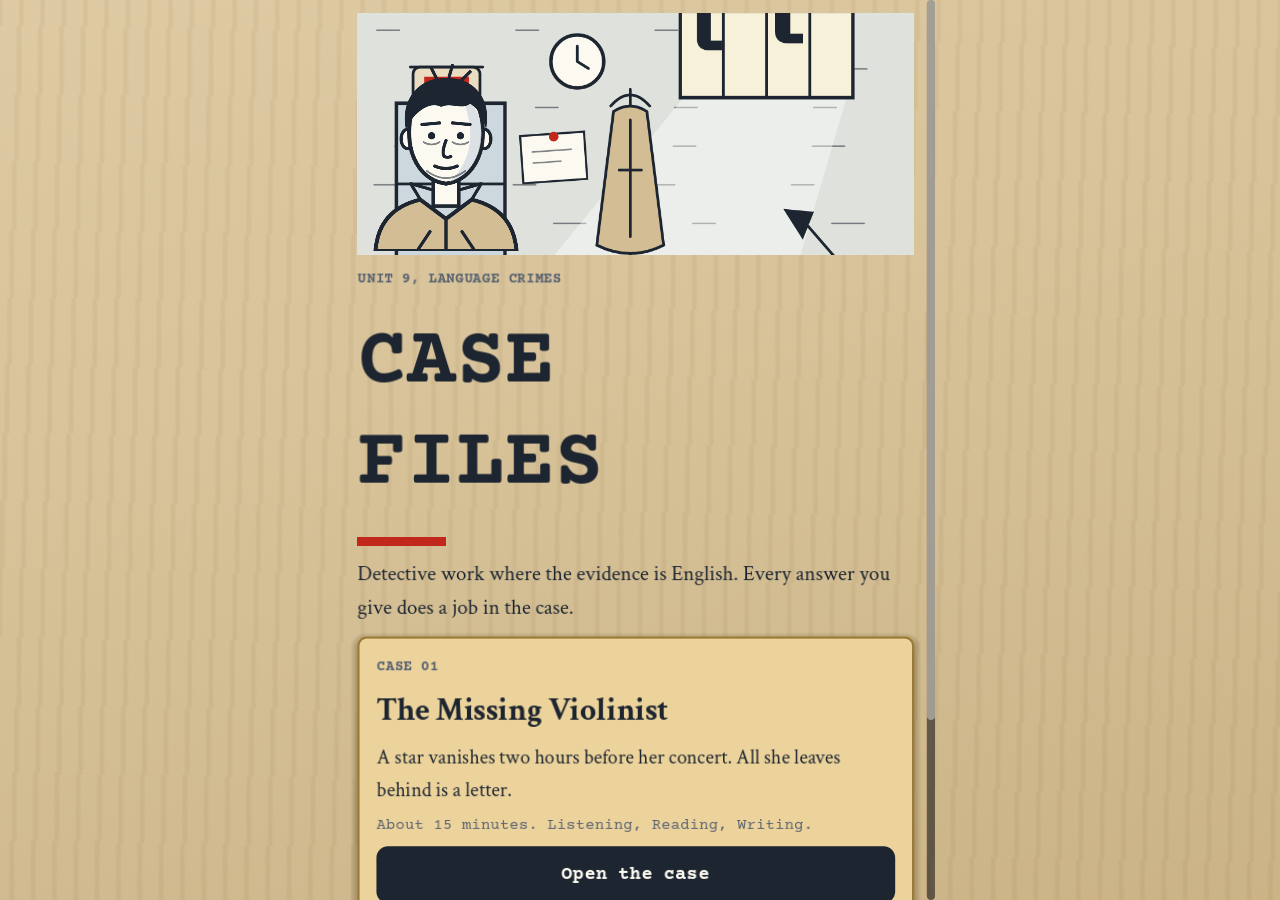
==== index.html @ 780acd4f "Adapt the game to the WeChat Mini Game host - Mini game mode: when MiniGameSDK reports a mini game h" ====
<!DOCTYPE html>
<html lang="en">
	<head>
		<meta charset="utf-8">
		<meta name="viewport" content="width=device-width, user-scalable=no, initial-scale=1.0">
		<title>Case Files</title>
		<style>
html, body, #canvas {
	margin: 0;
	padding: 0;
	border: 0;
}

body {
	color: white;
	background-color: black;
	overflow: hidden;
	touch-action: none;
}

#canvas {
	display: block;
}

#canvas:focus {
	outline: none;
}

#status, #status-splash, #status-progress {
	position: absolute;
	left: 0;
	right: 0;
}

#status, #status-splash {
	top: 0;
	bottom: 0;
}

#status {
	background-color: #d8c39a;
	display: flex;
	flex-direction: column;
	justify-content: center;
	align-items: center;
	visibility: hidden;
}

#status-splash {
	max-height: 100%;
	max-width: 100%;
	margin: auto;
}

#status-splash.show-image--false {
	display: none;
}

#status-splash.fullsize--true {
	height: 100%;
	width: 100%;
	object-fit: contain;
}

#status-splash.use-filter--false {
	image-rendering: pixelated;
}

#status-progress, #status-notice {
	display: none;
}

#status-progress {
	bottom: 10%;
	width: 50%;
	margin: 0 auto;
}

#status-notice {
	background-color: #5b3943;
	border-radius: 0.5rem;
	border: 1px solid #9b3943;
	color: #e0e0e0;
	font-family: 'Noto Sans', 'Droid Sans', Arial, sans-serif;
	line-height: 1.3;
	margin: 0 2rem;
	overflow: hidden;
	padding: 1rem;
	text-align: center;
	z-index: 1;
}
		</style>
		<link id="-gd-engine-icon" rel="icon" type="image/png" href="index.icon.png" />
<link rel="apple-touch-icon" href="index.apple-touch-icon.png"/>
<meta name="theme-color" content="#d8c39a">
<style>
  @font-face { font-family: "CF Hand"; src: url("godot/assets/fonts/Kalam-Regular.ttf"); font-display: swap; }
  html, body { background: #d8c39a; overscroll-behavior: none; }
  /* Real text boxes laid over the canvas, so the phone keyboard opens the normal way. */
  .cf-input { position: fixed; z-index: 5; box-sizing: border-box; margin: 0; padding: 0 4px; border: 0; border-radius: 0; outline: none;
    background: transparent; color: #23447c; font-family: "CF Hand", "Bradley Hand", "Segoe Print", cursive; -webkit-appearance: none; appearance: none; }
  .cf-input:focus { background: rgba(255, 255, 255, .75); }
  .cf-input.caps { text-transform: uppercase; font-family: "Courier New", monospace; font-weight: 700; color: #1c2530; }
</style>
<script>
/* Bridge between the Godot game and the browser: speech for calls, typed answers, clipboard. */
(function () {
  'use strict';
  var synth = window.speechSynthesis, hasSpeech = !!(synth && window.SpeechSynthesisUtterance), voices = [], keep = [];
  function loadVoices() { try { voices = synth.getVoices() || []; } catch (e) {} }
  if (hasSpeech) { loadVoices(); if (synth.addEventListener) synth.addEventListener('voiceschanged', loadVoices); }
  // Phones only allow speech that was first started inside a tap, so unlock it on the first touch.
  var unlocked = false;
  function unlock() {
    if (unlocked || !hasSpeech) return; unlocked = true;
    try { var u = new SpeechSynthesisUtterance(' '); u.volume = 0; synth.speak(u); } catch (e) {}
  }
  window.addEventListener('pointerdown', unlock, true); window.addEventListener('touchend', unlock, true);

  function pick(prefer) {
    var gb = voices.filter(function (v) { return /^en[-_]GB/i.test(v.lang); });
    var pool = gb.length ? gb : voices.filter(function (v) { return /^en/i.test(v.lang); });
    if (!pool.length) return null;
    var fem = /female|kate|serena|martha|hazel|susan|libby|sonia|maisie|stephanie|fiona|moira|amy|emma/i;
    var mal = /\bmale|daniel|arthur|george|oliver|ryan|thomas|malcolm|gordon|brian/i;
    var want = prefer === 'male' ? pool.filter(function (v) { return mal.test(v.name) && !/female/i.test(v.name); }) : pool.filter(function (v) { return fem.test(v.name); });
    if (want.length) return want[0];
    return prefer === 'male' && pool.length > 1 ? pool[1] : pool[0];
  }

  window.cfSpeech = {
    state: 'idle', line: 0,
    /** Speaks the lines in order with a British voice. state ends as "done" (audio played) or "fail" (no voice). */
    speak: function (json) {
      var o = JSON.parse(json), self = this, lines = o.lines, done = false, started = false, t0 = Date.now(), w1, w2;
      var chars = lines.join(' ').length;
      self.state = 'playing'; self.line = 0;
      function finish(ok) { if (done) return; done = true; clearTimeout(w1); clearTimeout(w2); keep = []; self.state = ok ? 'done' : 'fail'; }
      if (!hasSpeech) { finish(false); return; }
      try {
        if (synth.speaking || synth.pending) synth.cancel();
        if (synth.paused) synth.resume();
        var voice = pick(o.prefer);
        keep = lines.map(function (text, i) {
          var u = new SpeechSynthesisUtterance(text);
          u.lang = 'en-GB'; if (voice) u.voice = voice; u.rate = o.rate || 0.95; u.pitch = o.pitch || 1;
          u.onstart = function () { started = true; self.line = i; };
          u.onerror = function (e) { if (e.error === 'interrupted' || e.error === 'canceled') finish(started); else finish(false); };
          if (i === lines.length - 1) u.onend = function () { finish(Date.now() - t0 > Math.min(1500, chars * 8)); };
          return u;
        });
        keep.forEach(function (u) { synth.speak(u); });
      } catch (e) { finish(false); return; }
      w1 = setTimeout(function () { if (!started) { try { synth.cancel(); } catch (e) {} finish(false); } }, 5000);
      w2 = setTimeout(function () { finish(true); }, chars * 120 + 15000);
    },
    stop: function () { try { if (hasSpeech) synth.cancel(); } catch (e) {} this.state = 'idle'; }
  };

  var inputs = {};
  window.cfInput = {
    /** Places one text box per field over the canvas. Rects are fractions of the canvas. Returns the current values. */
    sync: function (json) {
      var list = JSON.parse(json), canvas = document.getElementById('canvas') || document.querySelector('canvas');
      var r = canvas.getBoundingClientRect(), seen = {}, out = {};
      list.forEach(function (f) {
        var el = inputs[f.id];
        if (!el) {
          el = document.createElement('input');
          el.type = 'text'; el.className = 'cf-input' + (f.caps ? ' caps' : ''); el.id = 'cf-' + f.id;
          el.autocomplete = 'off'; el.spellcheck = false; el.setAttribute('autocapitalize', f.caps ? 'characters' : 'off'); el.setAttribute('autocorrect', 'off');
          el.setAttribute('aria-label', f.label || f.id); el.setAttribute('enterkeyhint', 'done');
          el.value = f.value || '';
          el.addEventListener('keydown', function (e) { if (e.key === 'Enter') el.blur(); e.stopPropagation(); });
          ['keyup', 'keypress', 'pointerdown', 'mousedown', 'touchstart'].forEach(function (t) { el.addEventListener(t, function (e) { e.stopPropagation(); }); });
          document.body.appendChild(el); inputs[f.id] = el;
        }
        el.style.left = (r.left + f.x * r.width) + 'px'; el.style.top = (r.top + f.y * r.height) + 'px';
        el.style.width = (f.w * r.width) + 'px'; el.style.height = (f.h * r.height) + 'px';
        el.style.fontSize = (f.size * r.height) + 'px';
        el.style.display = f.show ? '' : 'none';
        el.disabled = !!f.locked;
        if (f.force != null && el.value !== f.force) el.value = f.force;
        seen[f.id] = true; out[f.id] = el.value;
      });
      Object.keys(inputs).forEach(function (id) { if (!seen[id]) { inputs[id].remove(); delete inputs[id]; } });
      return JSON.stringify(out);
    }
  };

  window.cfCopy = function (text) { try { navigator.clipboard.writeText(text); return true; } catch (e) { return false; } };
  window.cfTestMode = /[?&]cftest/.test(location.search);
})();
</script>

	</head>
	<body>
		<canvas id="canvas">
			Your browser does not support the canvas tag.
		</canvas>

		<noscript>
			Your browser does not support JavaScript.
		</noscript>

		<div id="status">
			<img id="status-splash" class="show-image--false fullsize--true use-filter--true" src="index.png" alt="">
			<progress id="status-progress"></progress>
			<div id="status-notice"></div>
		</div>

		<script src="index.js"></script>
		<script>
const GODOT_CONFIG = {"args":[],"canvasResizePolicy":2,"emscriptenPoolSize":8,"ensureCrossOriginIsolationHeaders":true,"executable":"index","experimentalVK":false,"fileSizes":{"index.pck":3002644,"index.wasm":37685705},"focusCanvas":true,"gdextensionLibs":[],"godotPoolSize":4};
const GODOT_THREADS_ENABLED = false;
const engine = new Engine(GODOT_CONFIG);

(function () {
	const statusOverlay = document.getElementById('status');
	const statusProgress = document.getElementById('status-progress');
	const statusNotice = document.getElementById('status-notice');

	let initializing = true;
	let statusMode = '';

	function setStatusMode(mode) {
		if (statusMode === mode || !initializing) {
			return;
		}
		if (mode === 'hidden') {
			statusOverlay.remove();
			initializing = false;
			return;
		}
		statusOverlay.style.visibility = 'visible';
		statusProgress.style.display = mode === 'progress' ? 'block' : 'none';
		statusNotice.style.display = mode === 'notice' ? 'block' : 'none';
		statusMode = mode;
	}

	function setStatusNotice(text) {
		while (statusNotice.lastChild) {
			statusNotice.removeChild(statusNotice.lastChild);
		}
		const lines = text.split('\n');
		lines.forEach((line) => {
			statusNotice.appendChild(document.createTextNode(line));
			statusNotice.appendChild(document.createElement('br'));
		});
	}

	function displayFailureNotice(err) {
		console.error(err);
		if (err instanceof Error) {
			setStatusNotice(err.message);
		} else if (typeof err === 'string') {
			setStatusNotice(err);
		} else {
			setStatusNotice('An unknown error occurred.');
		}
		setStatusMode('notice');
		initializing = false;
	}

	const missing = Engine.getMissingFeatures({
		threads: GODOT_THREADS_ENABLED,
	});

	if (missing.length !== 0) {
		if (GODOT_CONFIG['serviceWorker'] && GODOT_CONFIG['ensureCrossOriginIsolationHeaders'] && 'serviceWorker' in navigator) {
			let serviceWorkerRegistrationPromise;
			try {
				serviceWorkerRegistrationPromise = navigator.serviceWorker.getRegistration();
			} catch (err) {
				serviceWorkerRegistrationPromise = Promise.reject(new Error('Service worker registration failed.'));
			}
			// There's a chance that installing the service worker would fix the issue
			Promise.race([
				serviceWorkerRegistrationPromise.then((registration) => {
					if (registration != null) {
						return Promise.reject(new Error('Service worker already exists.'));
					}
					return registration;
				}).then(() => engine.installServiceWorker()),
				// For some reason, `getRegistration()` can stall
				new Promise((resolve) => {
					setTimeout(() => resolve(), 2000);
				}),
			]).then(() => {
				// Reload if there was no error.
				window.location.reload();
			}).catch((err) => {
				console.error('Error while registering service worker:', err);
			});
		} else {
			// Display the message as usual
			const missingMsg = 'Error\nThe following features required to run Godot projects on the Web are missing:\n';
			displayFailureNotice(missingMsg + missing.join('\n'));
		}
	} else {
		setStatusMode('progress');
		engine.startGame({
			'onProgress': function (current, total) {
				if (current > 0 && total > 0) {
					statusProgress.value = current;
					statusProgress.max = total;
				} else {
					statusProgress.removeAttribute('value');
					statusProgress.removeAttribute('max');
				}
			},
		}).then(() => {
			setStatusMode('hidden');
		}, displayFailureNotice);
	}
}());
		</script>
	</body>
</html>
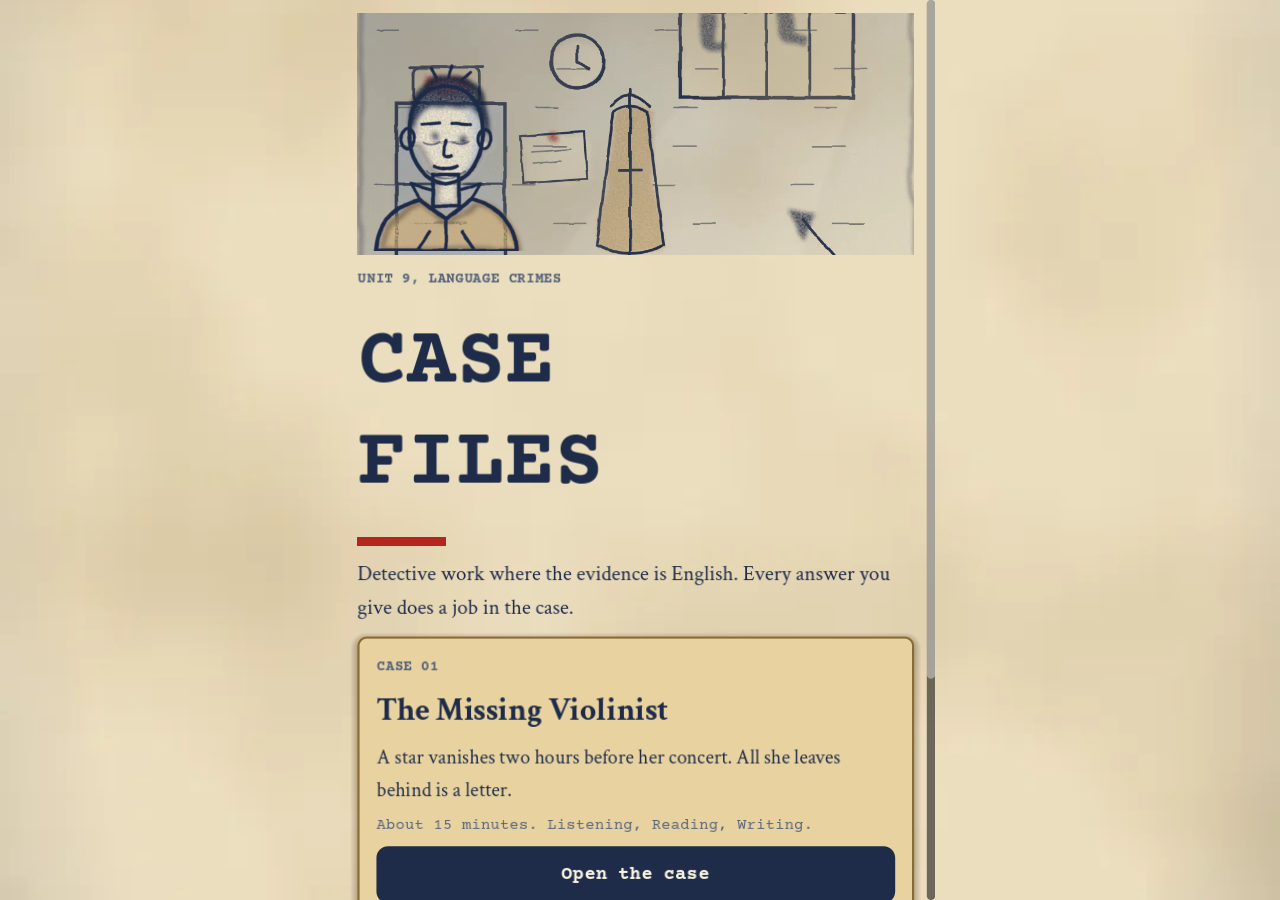
==== commit 0107e32b: "Feel and visuals pass: ink and watercolour, staging, feedback, tension Art direction (tools/make_ass" ====
--- a/index.html
+++ b/index.html
@@ -38,7 +38,7 @@
 }
 
 #status {
-	background-color: #d8c39a;
+	background-color: #f1e4c6;
 	display: flex;
 	flex-direction: column;
 	justify-content: center;
@@ -204,14 +204,14 @@
 		</noscript>
 
 		<div id="status">
-			<img id="status-splash" class="show-image--false fullsize--true use-filter--true" src="index.png" alt="">
+			<img id="status-splash" class="show-image--true fullsize--false use-filter--true" src="index.png" alt="">
 			<progress id="status-progress"></progress>
 			<div id="status-notice"></div>
 		</div>
 
 		<script src="index.js"></script>
 		<script>
-const GODOT_CONFIG = {"args":[],"canvasResizePolicy":2,"emscriptenPoolSize":8,"ensureCrossOriginIsolationHeaders":true,"executable":"index","experimentalVK":false,"fileSizes":{"index.pck":3002644,"index.wasm":37685705},"focusCanvas":true,"gdextensionLibs":[],"godotPoolSize":4};
+const GODOT_CONFIG = {"args":[],"canvasResizePolicy":2,"emscriptenPoolSize":8,"ensureCrossOriginIsolationHeaders":true,"executable":"index","experimentalVK":false,"fileSizes":{"index.pck":4189980,"index.wasm":37685705},"focusCanvas":true,"gdextensionLibs":[],"godotPoolSize":4};
 const GODOT_THREADS_ENABLED = false;
 const engine = new Engine(GODOT_CONFIG);
 
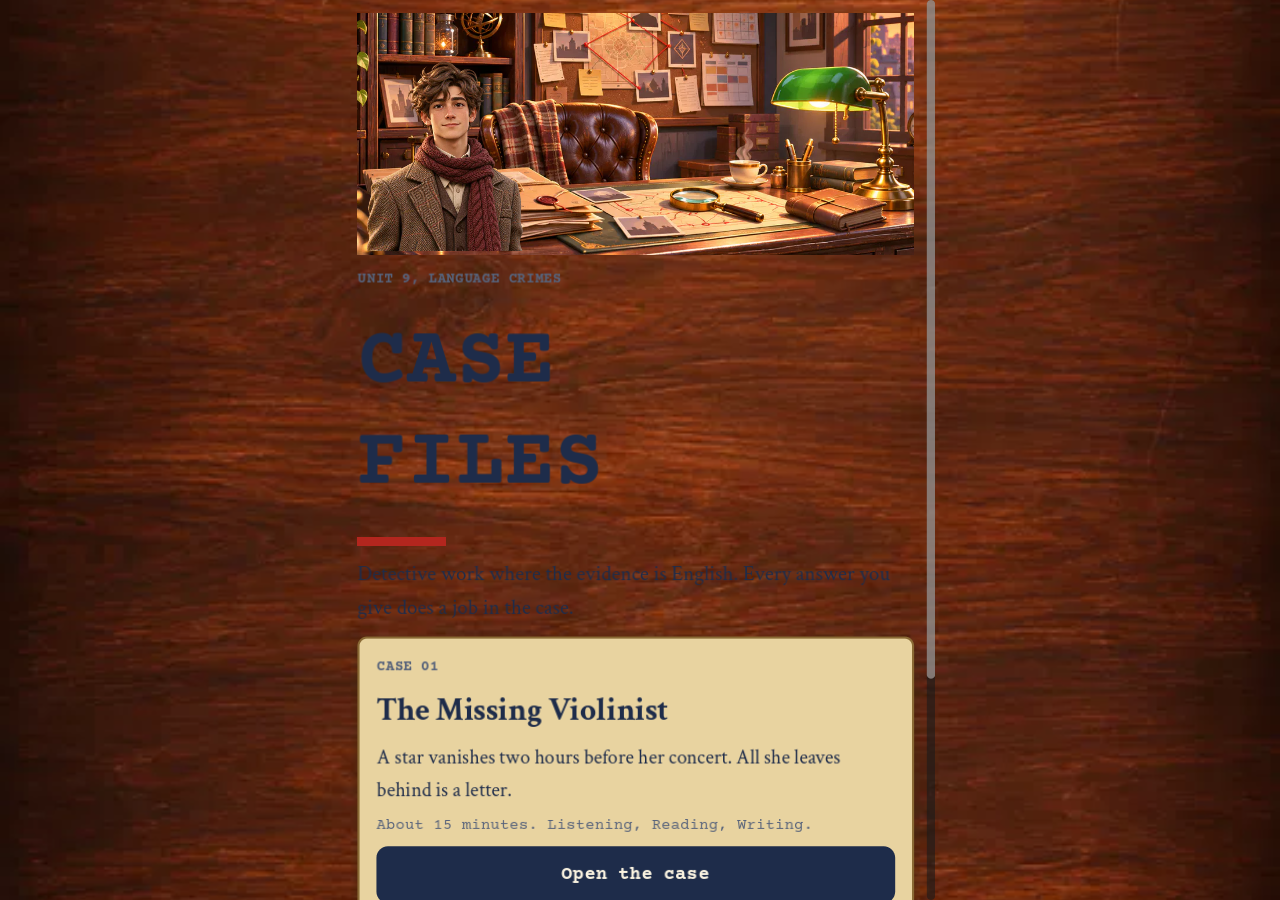
==== commit 28f69280: "Re-export the Web build and the WeChat package with the new art Both builds now carry the 3D-render " ====
--- a/index.html
+++ b/index.html
@@ -211,7 +211,7 @@
 
 		<script src="index.js"></script>
 		<script>
-const GODOT_CONFIG = {"args":[],"canvasResizePolicy":2,"emscriptenPoolSize":8,"ensureCrossOriginIsolationHeaders":true,"executable":"index","experimentalVK":false,"fileSizes":{"index.pck":4189980,"index.wasm":37685705},"focusCanvas":true,"gdextensionLibs":[],"godotPoolSize":4};
+const GODOT_CONFIG = {"args":[],"canvasResizePolicy":2,"emscriptenPoolSize":8,"ensureCrossOriginIsolationHeaders":true,"executable":"index","experimentalVK":false,"fileSizes":{"index.pck":4160444,"index.wasm":37685705},"focusCanvas":true,"gdextensionLibs":[],"godotPoolSize":4};
 const GODOT_THREADS_ENABLED = false;
 const engine = new Engine(GODOT_CONFIG);
 
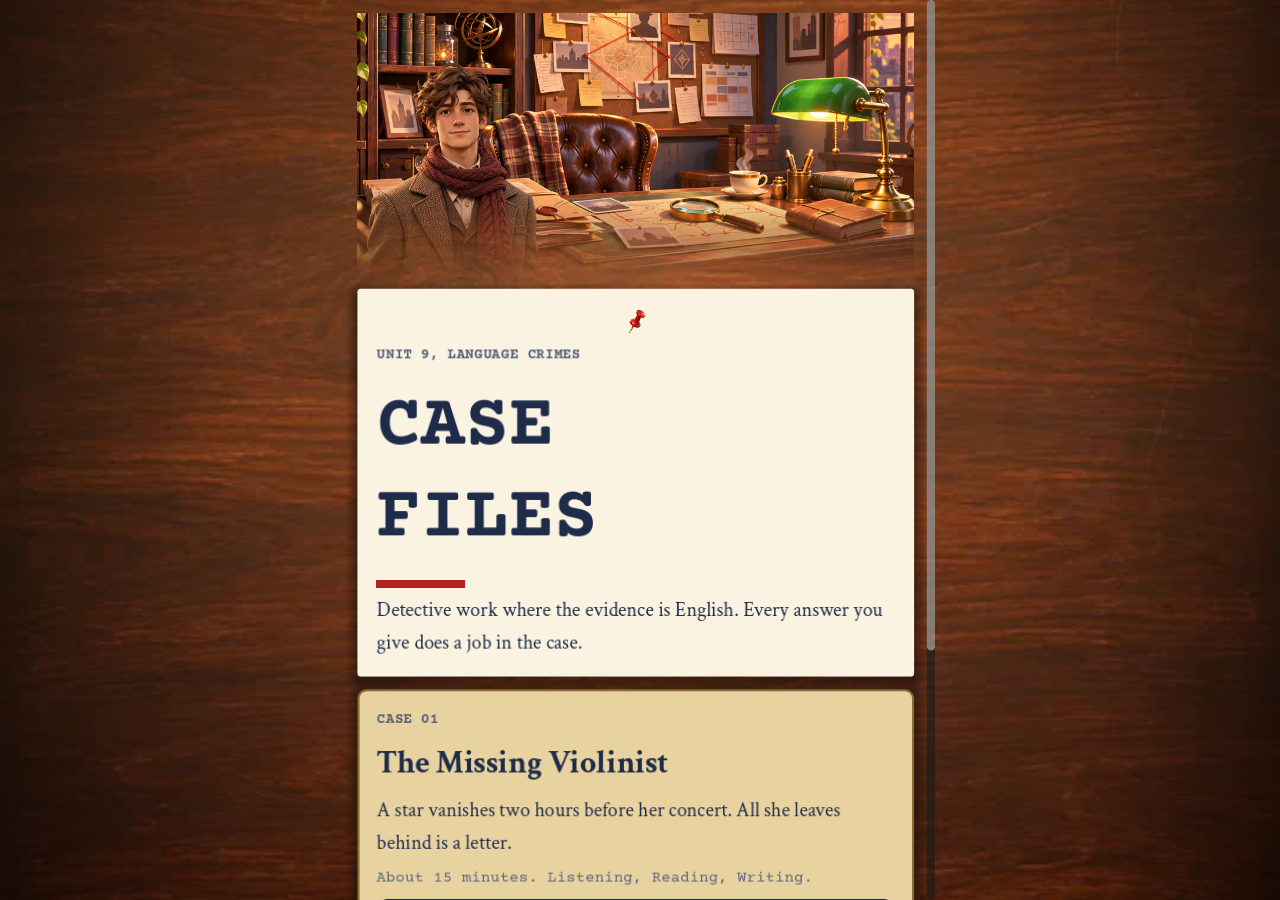
==== commit d975ad78: "Blend the art into one lit space - The scene is drawn through an alpha mask that feathers its bottom" ====
--- a/index.html
+++ b/index.html
@@ -211,7 +211,7 @@
 
 		<script src="index.js"></script>
 		<script>
-const GODOT_CONFIG = {"args":[],"canvasResizePolicy":2,"emscriptenPoolSize":8,"ensureCrossOriginIsolationHeaders":true,"executable":"index","experimentalVK":false,"fileSizes":{"index.pck":4160444,"index.wasm":37685705},"focusCanvas":true,"gdextensionLibs":[],"godotPoolSize":4};
+const GODOT_CONFIG = {"args":[],"canvasResizePolicy":2,"emscriptenPoolSize":8,"ensureCrossOriginIsolationHeaders":true,"executable":"index","experimentalVK":false,"fileSizes":{"index.pck":4165772,"index.wasm":37685705},"focusCanvas":true,"gdextensionLibs":[],"godotPoolSize":4};
 const GODOT_THREADS_ENABLED = false;
 const engine = new Engine(GODOT_CONFIG);
 
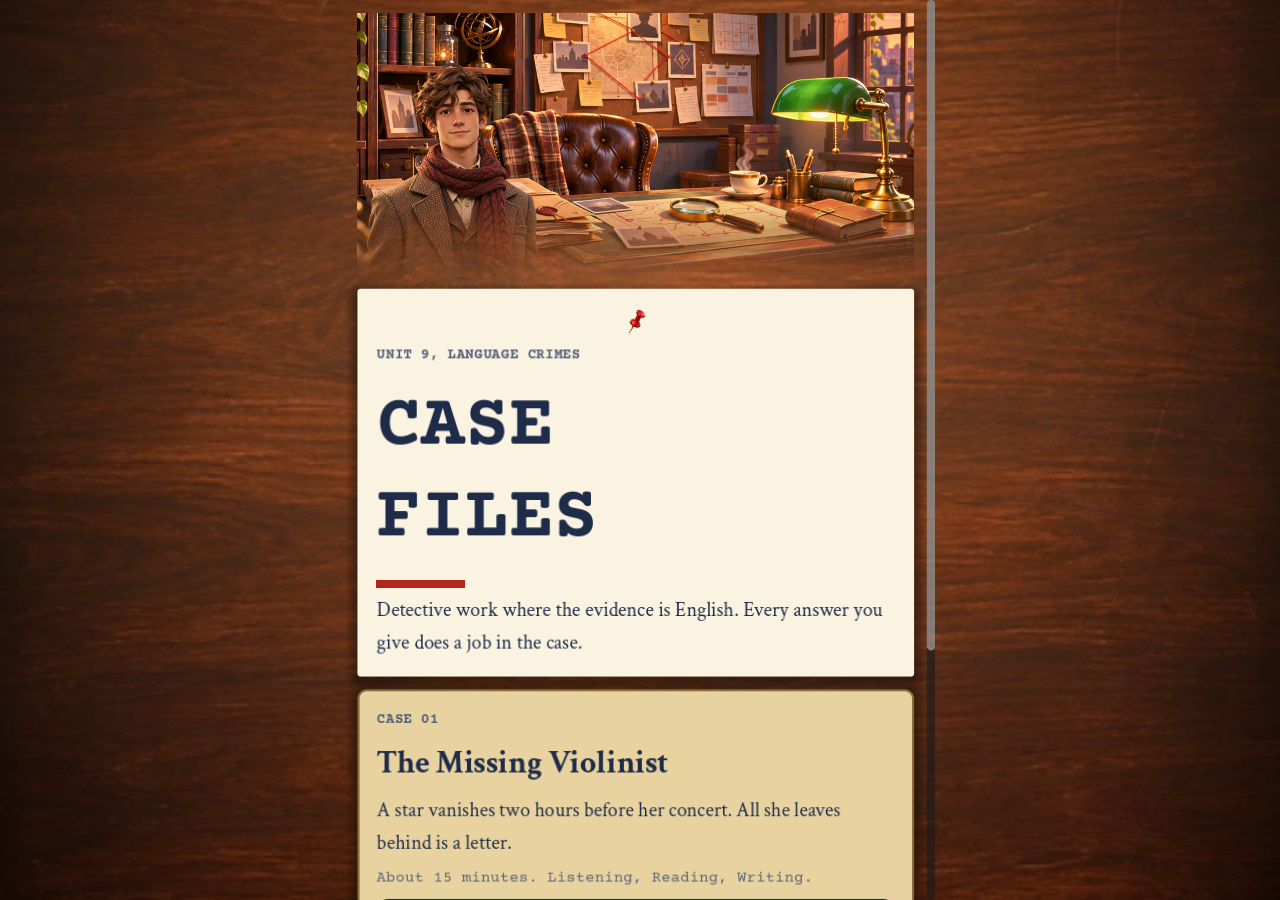
==== commit 2a6ade8f: "Render the WeChat build crisply on high-DPI phones - The Godot Mini Game plugin renders WeChat at 1x" ====
--- a/index.html
+++ b/index.html
@@ -211,7 +211,7 @@
 
 		<script src="index.js"></script>
 		<script>
-const GODOT_CONFIG = {"args":[],"canvasResizePolicy":2,"emscriptenPoolSize":8,"ensureCrossOriginIsolationHeaders":true,"executable":"index","experimentalVK":false,"fileSizes":{"index.pck":4165772,"index.wasm":37685705},"focusCanvas":true,"gdextensionLibs":[],"godotPoolSize":4};
+const GODOT_CONFIG = {"args":[],"canvasResizePolicy":2,"emscriptenPoolSize":8,"ensureCrossOriginIsolationHeaders":true,"executable":"index","experimentalVK":false,"fileSizes":{"index.pck":8251356,"index.wasm":37685705},"focusCanvas":true,"gdextensionLibs":[],"godotPoolSize":4};
 const GODOT_THREADS_ENABLED = false;
 const engine = new Engine(GODOT_CONFIG);
 
